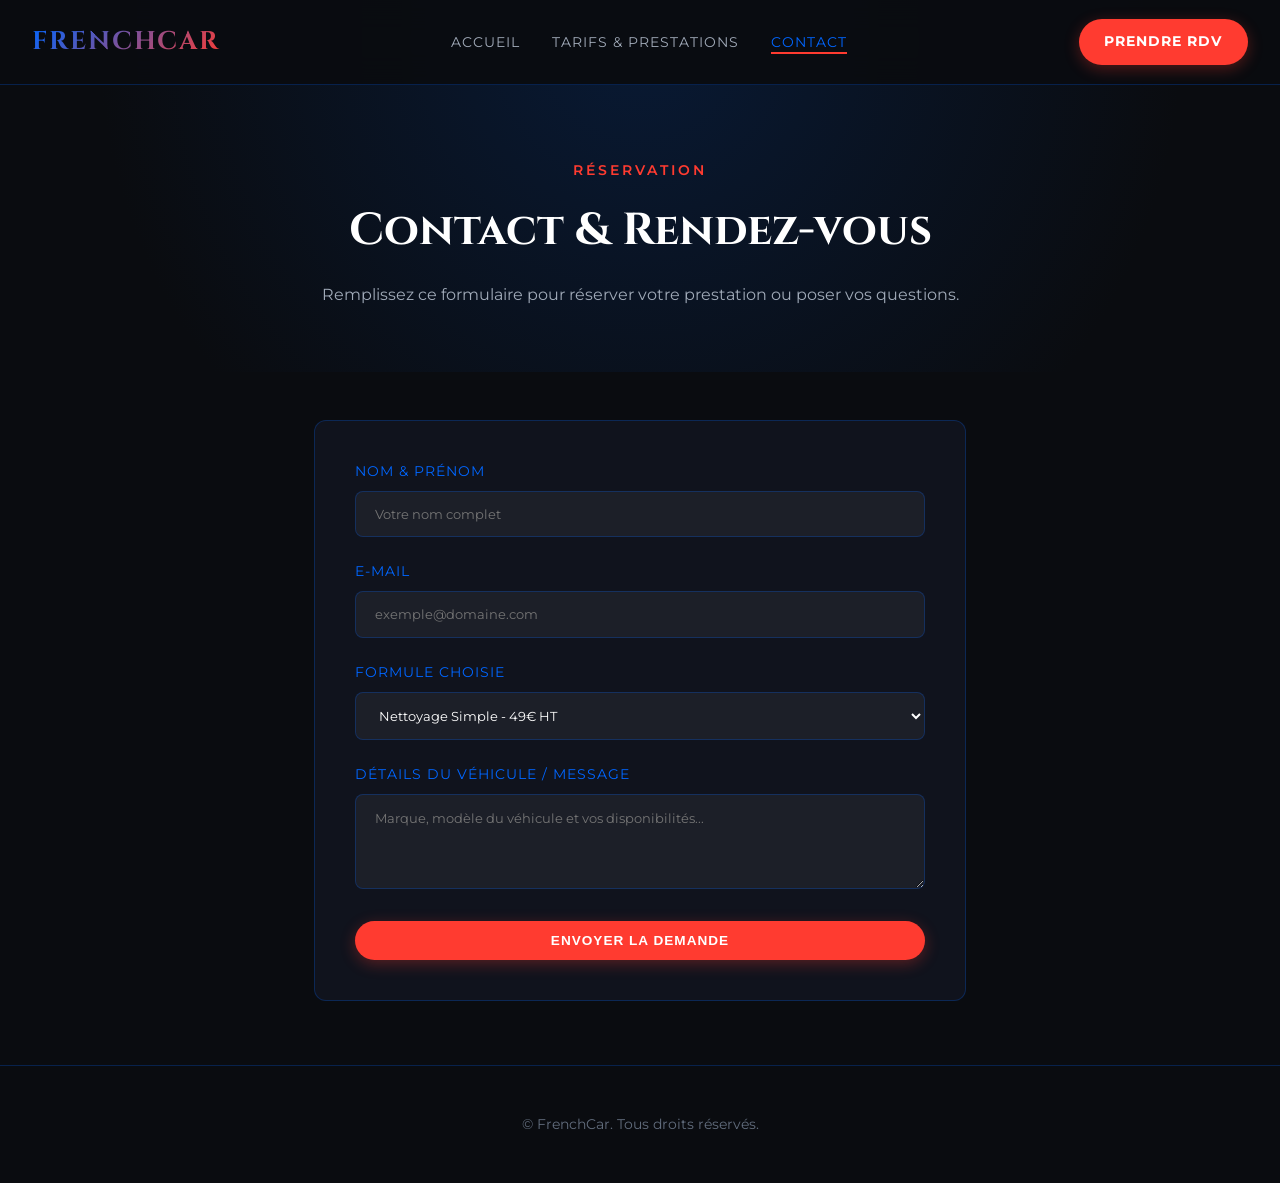
==== contact.html @ cff8b932 "contact.html" ====
<!DOCTYPE html>
<html lang="fr">
<head>
  <meta charset="UTF-8">
  <meta name="viewport" content="width=device-width, initial-scale=1.0">
  <title>Contact | FrenchCar</title>
  <link rel="preconnect" href="https://fonts.googleapis.com">
  <link rel="preconnect" href="https://fonts.gstatic.com" crossorigin>
  <link href="https://fonts.googleapis.com/css2?family=Cinzel:wght@600;700&family=Montserrat:wght@300;400;600;700&display=swap" rel="stylesheet">
  <link rel="stylesheet" href="css/style.css">
</head>
<body>

  <header class="header">
    <div class="nav-container">
      <a href="index.html" class="brand-logo">FrenchCar</a>
      <button class="mobile-toggle" id="menuToggle">☰</button>
      <ul class="nav-links" id="navMenu">
        <li><a href="index.html">Accueil</a></li>
        <li><a href="tarifs.html">Tarifs & Prestations</a></li>
        <li><a href="contact.html" class="active">Contact</a></li>
      </ul>
      <a href="contact.html" class="btn-red">Prendre RDV</a>
    </div>
  </header>

  <section class="page-hero">
    <p class="section-subtitle">Réservation</p>
    <h1 class="page-title">Contact & Rendez-vous</h1>
    <p class="page-intro">Remplissez ce formulaire pour réserver votre prestation ou poser vos questions.</p>
  </section>

  <main style="max-width: 700px; margin: 3rem auto; padding: 0 1.5rem;">
    <form style="background: var(--bg-card); border: 1px solid var(--border-subtle); border-radius: var(--radius); padding: 2.5rem;">
      
      <div class="form-group">
        <label for="nom">Nom & Prénom</label>
        <input type="text" id="nom" class="form-control" placeholder="Votre nom complet" required>
      </div>

      <div class="form-group">
        <label for="email">E-mail</label>
        <input type="email" id="email" class="form-control" placeholder="exemple@domaine.com" required>
      </div>

      <div class="form-group">
        <label for="formule">Formule choisie</label>
        <select id="formule" class="form-control">
          <option style="background: #111;" value="simple">Nettoyage Simple - 49€ HT</option>
          <option style="background: #111;" value="medium">Nettoyage Médium - 85€ HT</option>
          <option style="background: #111;" value="luxe">Nettoyage Luxe - 120€ HT</option>
          <option style="background: #111;" value="ceramique">Traitement Céramique - à partir de 60€ HT</option>
        </select>
      </div>

      <div class="form-group">
        <label for="message">Détails du véhicule / Message</label>
        <textarea id="message" rows="4" class="form-control" placeholder="Marque, modèle du véhicule et vos disponibilités..."></textarea>
      </div>

      <button type="submit" class="btn-red" style="width: 100%;">Envoyer la demande</button>
    </form>
  </main>

  <footer class="footer">
    <p>&copy; FrenchCar. Tous droits réservés.</p>
  </footer>

  <script src="js/main.js"></script>
</body>
</html>
---- css/style.css ----
:root {
  --bg-dark: #0A0C10;
  --bg-surface: #121620;
  --bg-card: rgba(18, 22, 32, 0.85);
  --bg-card-hover: rgba(26, 32, 46, 0.95);
  
  /* Couleurs FrenchCar : Bleu (#0066FF) et Rouge clair (#FF3B30) */
  --blue-primary: #0066FF;
  --blue-dark: #1E6091;
  --red-light: #FF3B30;
  --red-hover: #E03126;
  
  --gradient-brand: linear-gradient(135deg, #0066FF 0%, #FF3B30 100%);
  
  --text-primary: #FFFFFF;
  --text-secondary: #A0AAB8;
  --text-muted: #626D7D;
  
  --border-subtle: rgba(0, 102, 255, 0.25);
  --border-active: rgba(255, 59, 48, 0.7);
  
  --font-heading: 'Cinzel', serif;
  --font-body: 'Montserrat', sans-serif;
  
  --transition: all 0.35s ease;
  --radius: 12px;
}

*, *::before, *::after {
  box-sizing: border-box;
  margin: 0;
  padding: 0;
}

html {
  scroll-behavior: smooth;
}

body {
  background-color: var(--bg-dark);
  color: var(--text-primary);
  font-family: var(--font-body);
  line-height: 1.6;
}

h1, h2, h3, h4, .brand-logo {
  font-family: var(--font-heading);
}

a {
  color: inherit;
  text-decoration: none;
}

/* En-tête */
.header {
  position: fixed;
  top: 0;
  left: 0;
  width: 100%;
  z-index: 1000;
  background: rgba(10, 12, 16, 0.95);
  backdrop-filter: blur(15px);
  border-bottom: 1px solid var(--border-subtle);
  padding: 1.2rem 2rem;
}

.nav-container {
  max-width: 1250px;
  margin: 0 auto;
  display: flex;
  align-items: center;
  justify-content: space-between;
}

.brand-logo {
  font-size: 1.6rem;
  font-weight: 700;
  background: var(--gradient-brand);
  -webkit-background-clip: text;
  -webkit-text-fill-color: transparent;
  text-transform: uppercase;
  letter-spacing: 2px;
}

.nav-links {
  display: flex;
  gap: 2rem;
  list-style: none;
}

.nav-links a {
  font-size: 0.85rem;
  text-transform: uppercase;
  letter-spacing: 1px;
  color: var(--text-secondary);
  transition: var(--transition);
  position: relative;
  padding-bottom: 4px;
}

.nav-links a:hover, .nav-links a.active {
  color: var(--blue-primary);
}

.nav-links a.active::after {
  content: '';
  position: absolute;
  bottom: 0;
  left: 0;
  width: 100%;
  height: 2px;
  background: var(--red-light);
}

.btn-red {
  background: var(--red-light);
  color: #FFF;
  font-weight: 700;
  font-size: 0.85rem;
  text-transform: uppercase;
  letter-spacing: 1px;
  padding: 0.75rem 1.6rem;
  border-radius: 30px;
  border: none;
  cursor: pointer;
  box-shadow: 0 4px 15px rgba(255, 59, 48, 0.3);
  transition: var(--transition);
  display: inline-block;
  text-align: center;
}

.btn-red:hover {
  background: var(--red-hover);
  transform: translateY(-2px);
  box-shadow: 0 6px 20px rgba(255, 59, 48, 0.5);
}

.mobile-toggle {
  display: none;
  background: none;
  border: none;
  color: var(--blue-primary);
  font-size: 1.8rem;
  cursor: pointer;
}

/* Bannière */
.page-hero {
  padding: 10rem 1.5rem 4rem 1.5rem;
  text-align: center;
  background: radial-gradient(circle at 50% 10%, rgba(0, 102, 255, 0.15) 0%, rgba(10, 12, 16, 1) 75%);
}

.section-subtitle {
  color: var(--red-light);
  font-size: 0.85rem;
  text-transform: uppercase;
  letter-spacing: 3px;
  margin-bottom: 0.8rem;
  font-weight: 600;
}

.page-title {
  font-size: 2.8rem;
  margin-bottom: 1rem;
}

.page-intro {
  color: var(--text-secondary);
  max-width: 650px;
  margin: 0 auto;
}

/* Cartes Tarifs */
.pricing-grid {
  display: grid;
  grid-template-columns: repeat(auto-fit, minmax(280px, 1fr));
  gap: 2rem;
  max-width: 1250px;
  margin: 3rem auto;
  padding: 0 1.5rem;
}

.price-card {
  background: var(--bg-card);
  border: 1px solid var(--border-subtle);
  border-radius: var(--radius);
  padding: 2.5rem 2rem;
  display: flex;
  flex-direction: column;
  position: relative;
  transition: var(--transition);
}

.price-card:hover {
  background: var(--bg-card-hover);
  border-color: var(--border-active);
  transform: translateY(-5px);
}

.price-tag {
  font-size: 2.3rem;
  font-weight: 700;
  color: var(--blue-primary);
  margin: 1.5rem 0;
}

.price-tag span {
  font-size: 0.9rem;
  color: var(--text-muted);
}

.services-list {
  list-style: none;
  margin-bottom: 2rem;
  flex-grow: 1;
}

.services-list li {
  margin-bottom: 0.8rem;
  font-size: 0.9rem;
  display: flex;
  align-items: center;
  gap: 0.6rem;
}

.services-list li::before {
  content: "✦";
  color: var(--red-light);
}

/* Formulaire */
.form-group {
  margin-bottom: 1.5rem;
}

.form-group label {
  display: block;
  margin-bottom: 0.5rem;
  font-size: 0.85rem;
  color: var(--blue-primary);
  text-transform: uppercase;
  letter-spacing: 1px;
}

.form-control {
  width: 100%;
  padding: 0.9rem 1.2rem;
  background: rgba(255, 255, 255, 0.05);
  border: 1px solid var(--border-subtle);
  border-radius: 8px;
  color: #FFF;
  font-family: inherit;
  outline: none;
  transition: var(--transition);
}

.form-control:focus {
  border-color: var(--red-light);
  background: rgba(255, 255, 255, 0.08);
}

/* Pied de page */
.footer {
  border-top: 1px solid var(--border-subtle);
  padding: 3rem 1.5rem;
  text-align: center;
  color: var(--text-muted);
  font-size: 0.85rem;
  margin-top: 4rem;
}

/* Responsive */
@media (max-width: 900px) {
  .nav-links {
    display: none;
    position: absolute;
    top: 100%;
    left: 0;
    width: 100%;
    background: rgba(10, 12, 16, 0.98);
    flex-direction: column;
    padding: 2rem;
    gap: 1.5rem;
    text-align: center;
    border-bottom: 1px solid var(--border-subtle);
  }

  .nav-links.active {
    display: flex;
  }

  .mobile-toggle {
    display: block;
  }
}
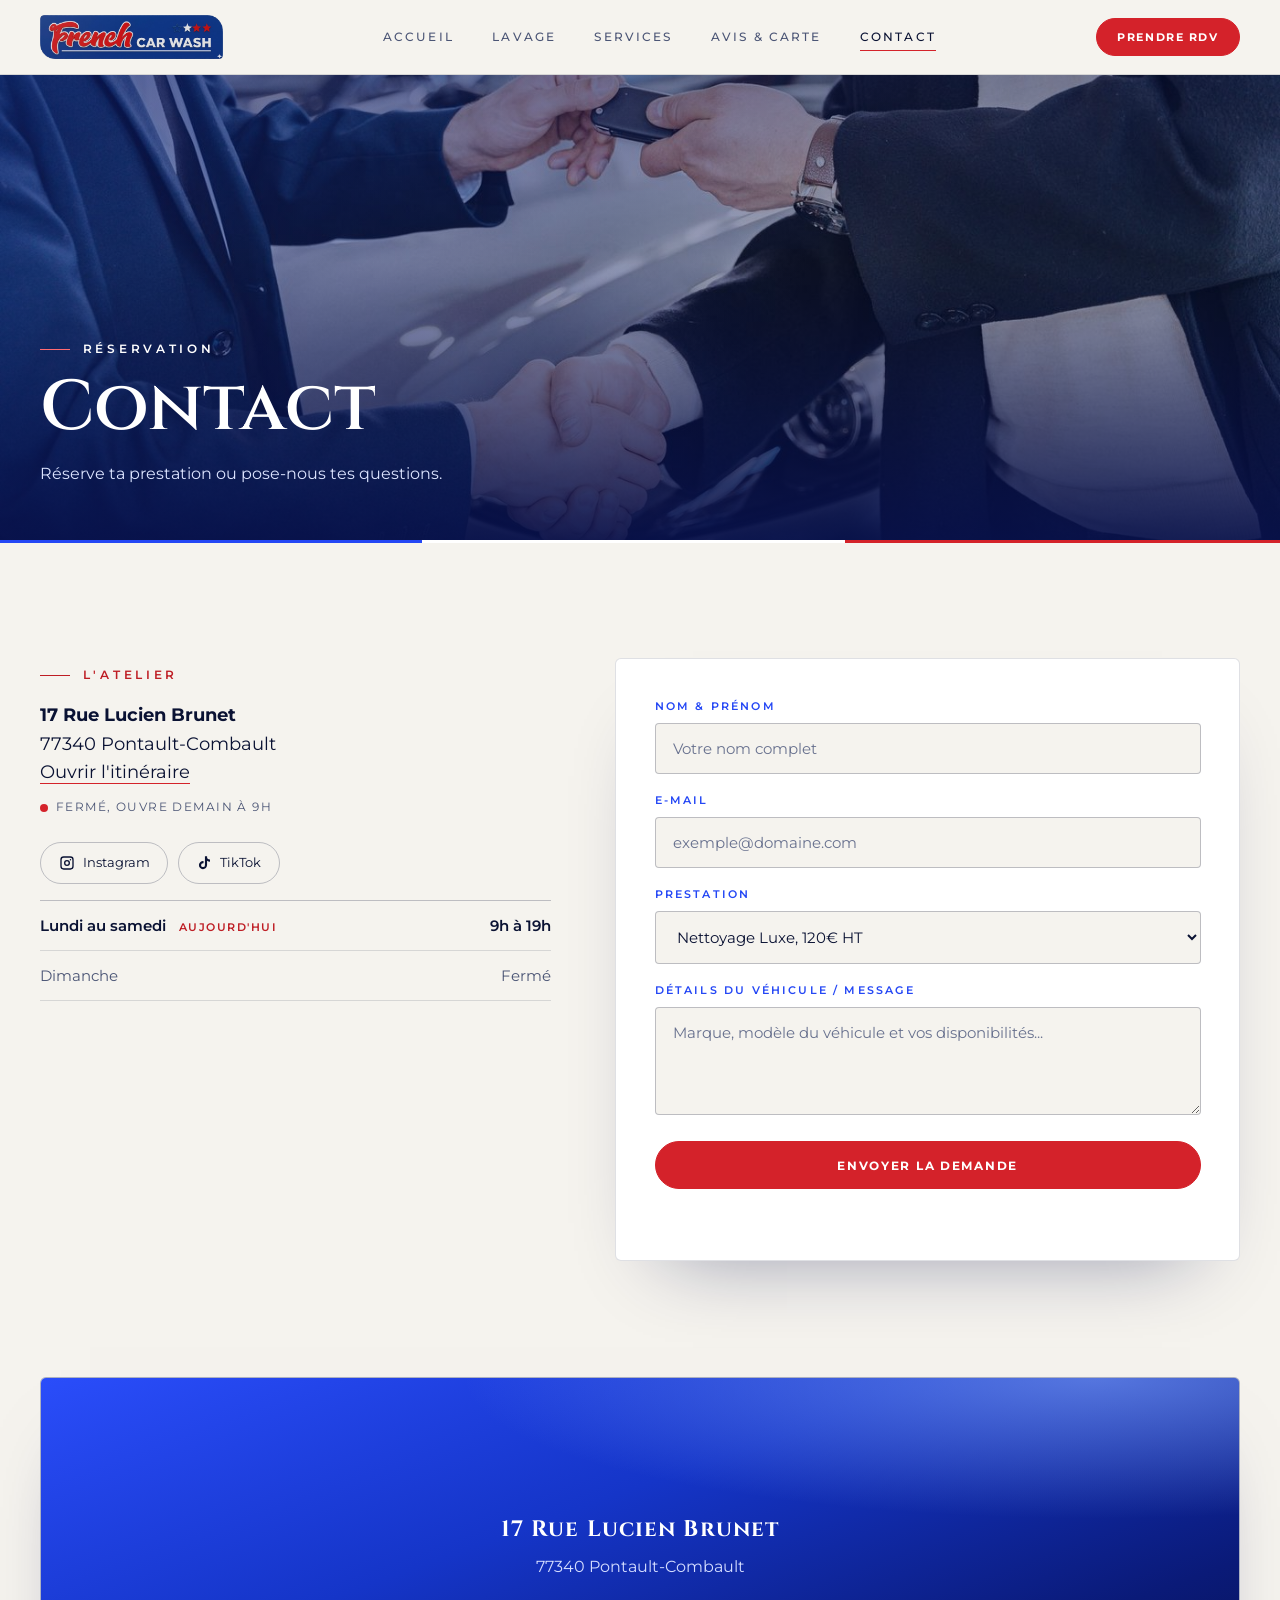
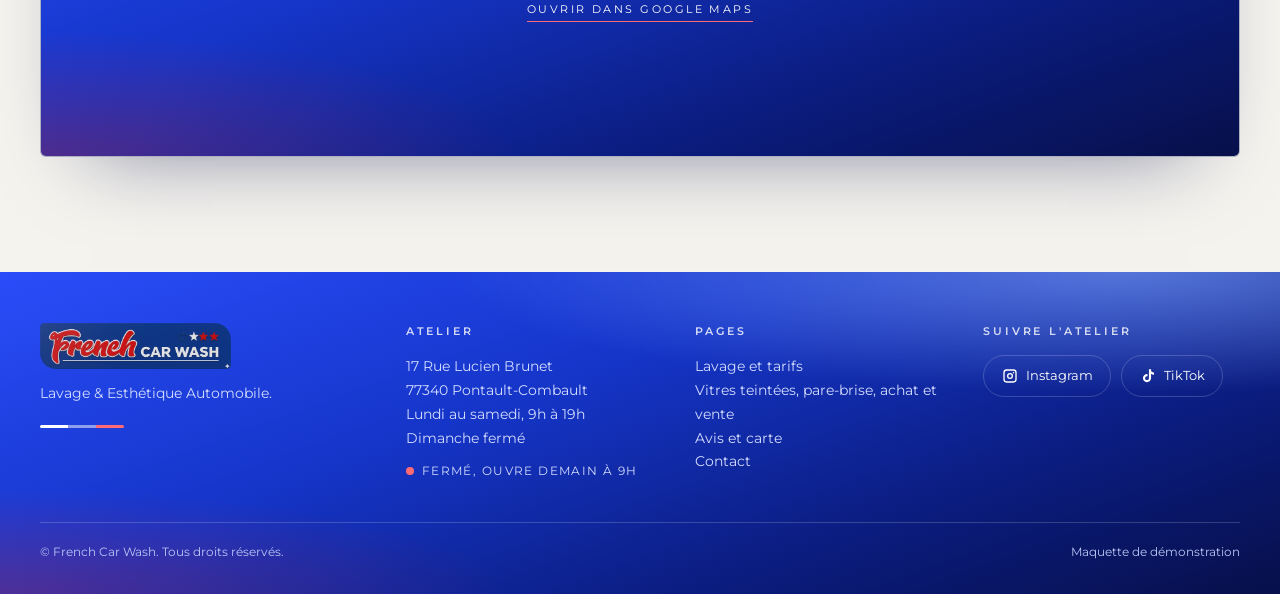
==== commit 0c3ada7f: "Nouveau site French Car Wash (5 pages) Accueil, lavage et tarifs, services, avis et carte, contact. " ====
--- a/contact.html
+++ b/contact.html
@@ -1,71 +1,98 @@
-<!DOCTYPE html>
+<!doctype html>
 <html lang="fr">
 <head>
-  <meta charset="UTF-8">
-  <meta name="viewport" content="width=device-width, initial-scale=1.0">
-  <title>Contact | FrenchCar</title>
-  <link rel="preconnect" href="https://fonts.googleapis.com">
-  <link rel="preconnect" href="https://fonts.gstatic.com" crossorigin>
-  <link href="https://fonts.googleapis.com/css2?family=Cinzel:wght@600;700&family=Montserrat:wght@300;400;600;700&display=swap" rel="stylesheet">
-  <link rel="stylesheet" href="css/style.css">
+<meta charset="utf-8">
+<meta name="viewport" content="width=device-width, initial-scale=1, viewport-fit=cover">
+<title>Contact | French Car Wash</title>
+<meta name="description" content="Prendre rendez-vous chez French Car Wash, 17 Rue Lucien Brunet à Pontault-Combault.">
+<link rel="preconnect" href="https://fonts.googleapis.com">
+<link rel="preconnect" href="https://fonts.gstatic.com" crossorigin>
+<link href="https://fonts.googleapis.com/css2?family=Cinzel:wght@600;700;900&family=Montserrat:wght@300;400;500;600;700&display=swap" rel="stylesheet">
+<link rel="stylesheet" href="css/style.css">
+<script>(function(){try{if('scrollRestoration' in history)history.scrollRestoration='manual'}catch(e){}try{var d=document.documentElement;if(!matchMedia('(prefers-reduced-motion: reduce)').matches){if(sessionStorage.getItem('fc-nav')){d.classList.add('pt','arr');sessionStorage.removeItem('fc-nav')}else if(!sessionStorage.getItem('fc-seen')){d.classList.add('pt')}sessionStorage.setItem('fc-seen','1')}}catch(e){}})();</script>
 </head>
 <body>
+<div class="curtain" id="curtain" aria-hidden="true"><div class="c-logo"><img src="img/logo.png" alt="" width="620" height="149"><span class="c-shine"></span></div><div class="c-bar"><i></i></div></div>
+<header class="header">
+  <div class="wrap nav">
+    <a class="brand" href="index.html" aria-label="French Car Wash, accueil"><img src="img/logo.png" alt="French Car Wash" width="170" height="41"></a>
+    <ul class="links" id="menu"><li><a href="index.html">Accueil</a></li><li><a href="lavage.html">Lavage</a></li><li><a href="services.html">Services</a></li><li><a href="avis.html">Avis &amp; carte</a></li><li><a href="contact.html" aria-current="page">Contact</a></li></ul>
+    <a class="btn sm" href="contact.html">Prendre RDV</a>
+    <button class="burger" type="button" aria-label="Menu" aria-expanded="false" aria-controls="menu"><i></i></button>
+  </div>
+</header>
+<main>
+<section class="phero grain">
+  <div class="ph"><img src="img/poignee.jpg" alt="" style="object-position:40% 50%" decoding="async"></div>
+  <div class="wrap"><span class="eyebrow">Réservation</span><h1>Contact</h1><p class="lead">Réserve ta prestation ou pose-nous tes questions.</p></div>
+</section>
 
-  <header class="header">
-    <div class="nav-container">
-      <a href="index.html" class="brand-logo">FrenchCar</a>
-      <button class="mobile-toggle" id="menuToggle">☰</button>
-      <ul class="nav-links" id="navMenu">
-        <li><a href="index.html">Accueil</a></li>
-        <li><a href="tarifs.html">Tarifs & Prestations</a></li>
-        <li><a href="contact.html" class="active">Contact</a></li>
+<section class="block">
+  <div class="wrap contact">
+    <div>
+      <span class="eyebrow">L'atelier</span>
+      <p class="addr"><strong>17 Rue Lucien Brunet</strong><br>77340 Pontault-Combault<br><a href="https://www.google.com/maps/search/?api=1&amp;query=17+Rue+Lucien+Brunet+77340+Pontault-Combault" target="_blank" rel="noopener">Ouvrir l'itinéraire</a></p>
+      <div class="status"><i></i><span></span></div>
+      <div style="margin-top:1.4rem"><div class="soc"><a class="pill" href="https://www.instagram.com/frenchcarwash77/" target="_blank" rel="noopener"><svg viewBox="0 0 24 24" aria-hidden="true"><path d="M7 2h10a5 5 0 0 1 5 5v10a5 5 0 0 1-5 5H7a5 5 0 0 1-5-5V7a5 5 0 0 1 5-5zm0 2a3 3 0 0 0-3 3v10a3 3 0 0 0 3 3h10a3 3 0 0 0 3-3V7a3 3 0 0 0-3-3H7zm5 3.5A4.5 4.5 0 1 1 7.5 12 4.5 4.5 0 0 1 12 7.5zm0 2A2.5 2.5 0 1 0 14.5 12 2.5 2.5 0 0 0 12 9.5zM17.2 6a1.1 1.1 0 1 1-1.1 1.1A1.1 1.1 0 0 1 17.2 6z"/></svg>Instagram</a><a class="pill" href="https://www.tiktok.com/@frenchcarwash" target="_blank" rel="noopener"><svg viewBox="0 0 24 24" aria-hidden="true"><path d="M16.6 2h-3.2v13.2a2.9 2.9 0 1 1-2.9-2.9c.3 0 .6 0 .8.1V9.1a6.1 6.1 0 1 0 5.3 6V8.6a7.6 7.6 0 0 0 4.4 1.4V6.8A4.4 4.4 0 0 1 16.6 2z"/></svg>TikTok</a></div></div>
+      <ul class="hours">
+        <li data-d="lundi,mardi,mercredi,jeudi,vendredi,samedi"><span>Lundi au samedi</span><span>9h à 19h</span></li>
+        <li data-d="dimanche"><span>Dimanche</span><span>Fermé</span></li>
       </ul>
-      <a href="contact.html" class="btn-red">Prendre RDV</a>
     </div>
-  </header>
-
-  <section class="page-hero">
-    <p class="section-subtitle">Réservation</p>
-    <h1 class="page-title">Contact & Rendez-vous</h1>
-    <p class="page-intro">Remplissez ce formulaire pour réserver votre prestation ou poser vos questions.</p>
-  </section>
-
-  <main style="max-width: 700px; margin: 3rem auto; padding: 0 1.5rem;">
-    <form style="background: var(--bg-card); border: 1px solid var(--border-subtle); border-radius: var(--radius); padding: 2.5rem;">
-      
-      <div class="form-group">
-        <label for="nom">Nom & Prénom</label>
-        <input type="text" id="nom" class="form-control" placeholder="Votre nom complet" required>
+    <form id="form" novalidate>
+      <div><label for="nom">Nom &amp; prénom</label><input class="fld" id="nom" placeholder="Votre nom complet" autocomplete="name"></div>
+      <div><label for="email">E-mail</label><input class="fld" id="email" type="email" placeholder="exemple@domaine.com" autocomplete="email"></div>
+      <div><label for="formule">Prestation</label>
+        <select class="fld" id="formule">
+          <option value="simple">Nettoyage Simple, 49€ HT</option>
+          <option value="medium">Nettoyage Médium, 85€ HT</option>
+          <option value="luxe" selected>Nettoyage Luxe, 120€ HT</option>
+          <option value="ceramique">Traitement Céramique, à partir de 60€ HT</option>
+          <option value="vitres">Vitres teintées</option>
+          <option value="parebrise">Pare-brise</option>
+          <option value="vente">Achat ou vente de voiture</option>
+        </select></div>
+      <div><label for="msg">Détails du véhicule / message</label><textarea class="fld" id="msg" rows="4" placeholder="Marque, modèle du véhicule et vos disponibilités..."></textarea></div>
+      <button class="btn" type="submit">Envoyer la demande</button>
+      <p class="note" id="note" role="status"></p>
+    </form>
+  </div>
+</section>
+<section class="block" style="padding-top:0">
+  <div class="wrap"><div class="map mv" style="min-height:380px"><a class="mapfb" href="https://www.google.com/maps/search/?api=1&amp;query=French+Car+Wash+17+Rue+Lucien+Brunet+77340+Pontault-Combault" target="_blank" rel="noopener"><b>17 Rue Lucien Brunet</b><span>77340 Pontault-Combault</span><em>Ouvrir dans Google Maps</em></a></div></div>
+</section>
+</main>
+<footer>
+  <div class="wrap">
+    <div class="foot">
+      <div>
+        <a class="brand" href="index.html" aria-label="French Car Wash"><img src="img/logo.png" alt="French Car Wash" width="170" height="41"></a>
+        <p style="margin-top:.8rem;max-width:30ch">Lavage &amp; Esthétique Automobile.</p>
+        <div class="tri" aria-hidden="true"><i></i><i></i><i></i></div>
       </div>
-
-      <div class="form-group">
-        <label for="email">E-mail</label>
-        <input type="email" id="email" class="form-control" placeholder="exemple@domaine.com" required>
+      <div>
+        <h4>Atelier</h4>
+        <p>17 Rue Lucien Brunet<br>77340 Pontault-Combault</p>
+        <p>Lundi au samedi, 9h à 19h<br>Dimanche fermé</p>
+        <div class="status"><i></i><span></span></div>
       </div>
-
-      <div class="form-group">
-        <label for="formule">Formule choisie</label>
-        <select id="formule" class="form-control">
-          <option style="background: #111;" value="simple">Nettoyage Simple - 49€ HT</option>
-          <option style="background: #111;" value="medium">Nettoyage Médium - 85€ HT</option>
-          <option style="background: #111;" value="luxe">Nettoyage Luxe - 120€ HT</option>
-          <option style="background: #111;" value="ceramique">Traitement Céramique - à partir de 60€ HT</option>
-        </select>
+      <div>
+        <h4>Pages</h4>
+        <ul>
+          <li><a href="lavage.html">Lavage et tarifs</a></li>
+          <li><a href="services.html">Vitres teintées, pare-brise, achat et vente</a></li>
+          <li><a href="avis.html">Avis et carte</a></li>
+          <li><a href="contact.html">Contact</a></li>
+        </ul>
       </div>
-
-      <div class="form-group">
-        <label for="message">Détails du véhicule / Message</label>
-        <textarea id="message" rows="4" class="form-control" placeholder="Marque, modèle du véhicule et vos disponibilités..."></textarea>
+      <div>
+        <h4>Suivre l'atelier</h4>
+        <div class="soc"><a class="pill" href="https://www.instagram.com/frenchcarwash77/" target="_blank" rel="noopener"><svg viewBox="0 0 24 24" aria-hidden="true"><path d="M7 2h10a5 5 0 0 1 5 5v10a5 5 0 0 1-5 5H7a5 5 0 0 1-5-5V7a5 5 0 0 1 5-5zm0 2a3 3 0 0 0-3 3v10a3 3 0 0 0 3 3h10a3 3 0 0 0 3-3V7a3 3 0 0 0-3-3H7zm5 3.5A4.5 4.5 0 1 1 7.5 12 4.5 4.5 0 0 1 12 7.5zm0 2A2.5 2.5 0 1 0 14.5 12 2.5 2.5 0 0 0 12 9.5zM17.2 6a1.1 1.1 0 1 1-1.1 1.1A1.1 1.1 0 0 1 17.2 6z"/></svg>Instagram</a><a class="pill" href="https://www.tiktok.com/@frenchcarwash" target="_blank" rel="noopener"><svg viewBox="0 0 24 24" aria-hidden="true"><path d="M16.6 2h-3.2v13.2a2.9 2.9 0 1 1-2.9-2.9c.3 0 .6 0 .8.1V9.1a6.1 6.1 0 1 0 5.3 6V8.6a7.6 7.6 0 0 0 4.4 1.4V6.8A4.4 4.4 0 0 1 16.6 2z"/></svg>TikTok</a></div>
       </div>
-
-      <button type="submit" class="btn-red" style="width: 100%;">Envoyer la demande</button>
-    </form>
-  </main>
-
-  <footer class="footer">
-    <p>&copy; FrenchCar. Tous droits réservés.</p>
-  </footer>
-
-  <script src="js/main.js"></script>
+    </div>
+    <div class="legal"><span>&copy; French Car Wash. Tous droits réservés.</span><span>Maquette de démonstration</span></div>
+  </div>
+</footer>
+<script src="js/main.js"></script>
 </body>
 </html>
--- a/css/style.css
+++ b/css/style.css
@@ -1,297 +1,371 @@
-:root {
-  --bg-dark: #0A0C10;
-  --bg-surface: #121620;
-  --bg-card: rgba(18, 22, 32, 0.85);
-  --bg-card-hover: rgba(26, 32, 46, 0.95);
-  
-  /* Couleurs FrenchCar : Bleu (#0066FF) et Rouge clair (#FF3B30) */
-  --blue-primary: #0066FF;
-  --blue-dark: #1E6091;
-  --red-light: #FF3B30;
-  --red-hover: #E03126;
-  
-  --gradient-brand: linear-gradient(135deg, #0066FF 0%, #FF3B30 100%);
-  
-  --text-primary: #FFFFFF;
-  --text-secondary: #A0AAB8;
-  --text-muted: #626D7D;
-  
-  --border-subtle: rgba(0, 102, 255, 0.25);
-  --border-active: rgba(255, 59, 48, 0.7);
-  
-  --font-heading: 'Cinzel', serif;
-  --font-body: 'Montserrat', sans-serif;
-  
-  --transition: all 0.35s ease;
-  --radius: 12px;
+/* French Car Wash. Direction : galerie claire, ivoire et blanc, bleu cobalt lumineux, rouge en accent. */
+:root{
+  --ivory:#F5F3EE; --paper:#FFFFFF;
+  --ink:#0A1233; --ink-2:#4B5575; --ink-3:#69728F;
+  --navy:#07104A; --navy-2:#0B1B6B;
+  --cobalt:#2447F5; --cobalt-hi:#6F93FF; --sky:#B9CBFF;
+  --red:#D4222A; --red-hover:#B91B22; --red-ink:#BE1D24; --red-lite:#FF6B72;
+  --line:rgba(10,18,51,.13); --line-2:rgba(10,18,51,.24);
+  --wline:rgba(255,255,255,.18);
+  --blue-grad:radial-gradient(85% 60% at 88% 0%,rgba(140,176,255,.55),transparent 62%),radial-gradient(60% 50% at 0% 100%,rgba(212,34,42,.30),transparent 66%),linear-gradient(160deg,#2A4DFA 0%,#1535C8 40%,#0A1A78 76%,#07104A 100%);
+  --font-display:'Cinzel','Times New Roman',serif;
+  --font-body:'Montserrat',system-ui,sans-serif;
+  --gl:max(20px,env(safe-area-inset-left,0px)); --gr:max(20px,env(safe-area-inset-right,0px));
+  --hh:72px; --r:6px;
+  --ease:cubic-bezier(.2,.7,.2,1); --ease-io:cubic-bezier(.77,0,.18,1);
+  color-scheme:light;
 }
-
-*, *::before, *::after {
-  box-sizing: border-box;
-  margin: 0;
-  padding: 0;
+*,*::before,*::after{box-sizing:border-box;margin:0;padding:0}
+html{scroll-behavior:smooth}
+body{background:var(--ivory);color:var(--ink);font-family:var(--font-body);line-height:1.65;overflow-x:clip;-webkit-font-smoothing:antialiased}
+img{display:block;max-width:100%}
+a{color:inherit;text-decoration:none}
+h1,h2,h3{font-family:var(--font-display);color:var(--ink)}
+::selection{background:var(--cobalt);color:#fff}
+:focus-visible{outline:2px solid var(--cobalt);outline-offset:3px;border-radius:4px}
+.wrap{max-width:1240px;margin:0 auto;padding-left:var(--gl);padding-right:var(--gr)}
+.eyebrow{display:inline-flex;align-items:center;gap:.8rem;color:var(--red-ink);font-size:.72rem;font-weight:600;letter-spacing:.32em;text-transform:uppercase}
+.eyebrow::before{content:"";width:30px;height:1px;background:currentColor}
+.h2{font-size:clamp(1.9rem,4.2vw,3.1rem);line-height:1.1;font-weight:600;margin:.8rem 0 1rem;text-wrap:balance}
+.lead{color:var(--ink-2);max-width:56ch}
+em.grad{font-style:normal;color:var(--cobalt)}
+
+/* en-tete */
+body::before{content:"";position:fixed;inset:0 0 auto;height:env(safe-area-inset-top,0px);z-index:90;background:var(--ivory)}
+.header{position:sticky;top:env(safe-area-inset-top,0px);z-index:80;background:var(--ivory);border-bottom:1px solid var(--line)}
+.nav{display:flex;align-items:center;justify-content:space-between;gap:1.2rem;height:var(--hh)}
+.brand{display:block;line-height:0}
+.brand img{height:44px;width:auto;display:block}
+.links{display:flex;gap:2.4rem;list-style:none}
+.links a{position:relative;font-size:.74rem;font-weight:500;letter-spacing:.18em;text-transform:uppercase;color:var(--ink-2);padding:.4rem 0;transition:color .25s}
+.links a::after{content:"";position:absolute;left:0;right:0;bottom:0;height:1px;background:var(--red);transform:scaleX(0);transform-origin:left;transition:transform .4s var(--ease)}
+.links a:hover,.links a[aria-current="page"]{color:var(--ink)}
+.links a:hover::after,.links a[aria-current="page"]::after{transform:scaleX(1)}
+.burger{display:none;width:44px;height:44px;background:none;border:1px solid var(--line-2);border-radius:50%;cursor:pointer;position:relative}
+.burger i,.burger i::before{position:absolute;left:13px;right:13px;height:1.5px;background:var(--ink);transition:transform .3s}
+.burger i{top:21px}.burger i::before{content:"";left:0;right:0;top:-6px;box-shadow:0 12px 0 var(--ink)}
+.header.open .burger i{transform:rotate(45deg)}
+.header.open .burger i::before{transform:translateY(6px) rotate(90deg);box-shadow:none}
+
+.btn{display:inline-flex;align-items:center;justify-content:center;gap:.6rem;background:var(--red);color:#fff;font:700 .76rem var(--font-body);letter-spacing:.14em;text-transform:uppercase;padding:.95rem 1.9rem;border-radius:999px;border:1px solid var(--red);cursor:pointer;transition:transform .3s var(--ease),background .3s,box-shadow .3s,border-color .3s,color .3s}
+.btn:hover{background:var(--red-hover);border-color:var(--red-hover);box-shadow:0 14px 30px -10px rgba(212,34,42,.55)}
+.btn.ghost{background:transparent;color:var(--ink);border-color:var(--line-2)}
+.btn.ghost:hover{background:var(--ink);border-color:var(--ink);color:#fff;box-shadow:none}
+.btn.sm{padding:.7rem 1.3rem;font-size:.68rem}
+.dark .btn.ghost,.band .btn.ghost,.phero .btn.ghost,.panelblue .btn.ghost{color:#fff;border-color:rgba(255,255,255,.5)}
+.dark .btn.ghost:hover,.band .btn.ghost:hover,.phero .btn.ghost:hover{background:#fff;border-color:#fff;color:var(--navy)}
+
+/* photos */
+.ph{position:relative;overflow:hidden;background:#0b1236}
+.ph img{width:100%;height:100%;object-fit:cover;filter:saturate(.92) contrast(1.05) brightness(.94);transition:transform 1.4s var(--ease)}
+.ph::after{content:"";position:absolute;inset:0;pointer-events:none;background:linear-gradient(180deg,rgba(7,16,74,0) 35%,rgba(7,16,74,.72) 100%),linear-gradient(135deg,rgba(36,71,245,.16),transparent 50%,rgba(212,34,42,.1))}
+
+/* hero */
+.lhero{position:relative;overflow:hidden;background:var(--ivory);min-height:calc(100vh - var(--hh));min-height:calc(100svh - var(--hh));display:flex;align-items:center}
+.lhero::before{content:"";position:absolute;top:0;right:0;bottom:0;width:42%;background:var(--blue-grad)}
+.lhero::after{content:"";position:absolute;right:0;bottom:0;width:42%;height:3px;background:linear-gradient(90deg,var(--red),#fff 60%,var(--cobalt-hi))}
+.lgrid{position:relative;z-index:1;display:grid;grid-template-columns:1fr 1.08fr;gap:clamp(2rem,5vw,5rem);align-items:center;padding-block:clamp(2.5rem,6vh,4.5rem);width:100%}
+.lhero h1{font-size:clamp(2.4rem,4.9vw,4.3rem);line-height:1.06;font-weight:600;text-wrap:balance;margin:1.2rem 0 0}
+.lhero h1 em{font-style:normal;display:block;color:var(--cobalt)}
+.lhero .lead{margin-top:1.5rem;font-size:1.02rem}
+.rule3{display:flex;height:2px;width:72px;margin:1.8rem 0 0}
+.rule3 i{flex:1}.rule3 i:nth-child(1){background:var(--cobalt)}.rule3 i:nth-child(2){background:#fff;box-shadow:inset 0 0 0 1px var(--line)}.rule3 i:nth-child(3){background:var(--red)}
+.lhero .cta{display:flex;gap:.8rem;flex-wrap:wrap;margin-top:2rem}
+.lmeta{display:flex;gap:1.6rem;flex-wrap:wrap;align-items:center;margin-top:2.2rem;padding-top:1.2rem;border-top:1px solid var(--line);color:var(--ink-2);font-size:.82rem;letter-spacing:.04em}
+.lmeta b{color:var(--ink);font-weight:600}
+.lmeta .status{margin:0}
+
+.plate{position:relative;isolation:isolate;margin:0 0 0 -4%;width:104%;max-width:700px;justify-self:end}
+.plate .mat{position:relative;padding:12px;background:#fff;box-shadow:0 50px 90px -30px rgba(7,16,74,.65),0 0 0 1px rgba(10,18,51,.06)}
+.plate .mat::before{content:"";position:absolute;top:18px;left:18px;right:-18px;bottom:-18px;border:1px solid rgba(255,255,255,.7);pointer-events:none;z-index:-1}
+.plate .mat .imgwrap{overflow:hidden}
+.plate .mat img{width:100%;height:auto;aspect-ratio:368/208;object-fit:cover;filter:saturate(1.02) contrast(1.03)}
+.plate figcaption{display:flex;justify-content:flex-end;margin-top:2.4rem;font-size:.64rem;letter-spacing:.26em;text-transform:uppercase;color:rgba(255,255,255,.85)}
+.badge-rot{position:absolute;z-index:3;top:-46px;left:-30px;width:112px;height:112px;border-radius:50%;background:var(--ivory);box-shadow:0 18px 40px -12px rgba(7,16,74,.55);display:grid;place-items:center;color:var(--ink)}
+.badge-rot svg{position:absolute;inset:0;width:100%;height:100%;animation:spin 22s linear infinite}
+.badge-rot text{font:600 8.4px var(--font-body);letter-spacing:.14em;fill:var(--ink)}
+.badge-rot b{font-size:1.15rem;color:var(--red);line-height:1}
+@keyframes spin{to{transform:rotate(360deg)}}
+
+/* bandeau defilant */
+.marq{background:var(--navy);color:#fff;overflow:hidden;white-space:nowrap;border-block:1px solid var(--navy-2)}
+.marq-track{display:inline-flex;padding:1.05rem 0;animation:marq 42s linear infinite;font-family:var(--font-display);font-size:.9rem;letter-spacing:.24em;text-transform:uppercase}
+.marq-track span{padding:0 1.6rem}
+.marq-track span::after{content:"✦";margin-left:3.2rem;color:var(--red-lite);font-size:.7rem}
+@keyframes marq{to{transform:translateX(-50%)}}
+
+section.block{padding-block:clamp(4rem,9vw,7.5rem)}
+.dark{background:var(--blue-grad);color:#fff}
+.dark h2,.dark h3{color:#fff}
+.dark .lead{color:#D3DCFF}
+.dark .eyebrow,.band .eyebrow,.phero .eyebrow{color:#fff}
+.dark .eyebrow::before,.band .eyebrow::before,.phero .eyebrow::before{background:var(--red-lite)}
+.sec-head{display:flex;justify-content:space-between;align-items:flex-end;gap:2rem;flex-wrap:wrap;margin-bottom:clamp(1.8rem,4vw,3rem)}
+
+/* atelier */
+.atelier{display:grid;grid-template-columns:1fr 1fr;gap:clamp(2rem,6vw,6rem);align-items:center}
+.stats{display:grid;grid-template-columns:1fr;border-top:1px solid var(--line-2)}
+.stats div{display:flex;justify-content:space-between;align-items:baseline;gap:1rem;padding:1.4rem 0;border-bottom:1px solid var(--line)}
+.stats b{font-family:var(--font-display);font-size:1.6rem;font-weight:600;letter-spacing:.03em}
+.stats span{font-size:.82rem;color:var(--ink-3);letter-spacing:.06em;text-align:right}
+
+/* formules, apercu (sur bleu) */
+.fstrip{display:grid;grid-template-columns:repeat(3,minmax(0,1fr));border:1px solid var(--wline)}
+.fstrip a{display:flex;flex-direction:column;gap:.5rem;padding:2.2rem 1.9rem;border-right:1px solid var(--wline);transition:background .35s}
+.fstrip a:last-child{border-right:0}
+.fstrip a:hover{background:rgba(255,255,255,.08)}
+.fstrip b{font-family:var(--font-display);font-size:1.15rem;letter-spacing:.07em;font-weight:600;color:#fff}
+.fstrip p{color:#D3DCFF;font-size:.9rem}
+.fstrip .more{margin-top:auto;padding-top:.8rem;font-size:.66rem;letter-spacing:.22em;text-transform:uppercase;color:#fff;font-weight:600}
+.fstrip .more::after{content:" →";color:var(--red-lite)}
+.gp{font-family:var(--font-display);font-size:2.4rem;font-weight:700;line-height:1.1}
+.gp small{font:500 .68rem var(--font-body);letter-spacing:.14em;opacity:.7}
+
+/* metiers */
+.svc{display:grid;grid-template-columns:repeat(4,minmax(0,1fr));gap:1rem}
+.svc a{position:relative;display:block;aspect-ratio:3/4.3;border-radius:var(--r);overflow:hidden}
+.svc a .ph{position:absolute;inset:0}
+.svc a:hover .ph img{transform:scale(1.07)}
+.svc .cap{position:absolute;left:0;right:0;bottom:0;z-index:3;padding:1.5rem 1.3rem;color:#fff}
+.svc .cap h3{font-size:1.25rem;font-weight:600;letter-spacing:.05em;color:#fff}
+.svc .cap p{font-size:.84rem;color:#DCE4FF;margin-top:.3rem}
+.svc .cap span{display:inline-block;margin-top:.9rem;font-size:.66rem;letter-spacing:.22em;text-transform:uppercase;color:#fff;font-weight:600;border-bottom:1px solid var(--red-lite);padding-bottom:3px}
+
+/* bandeau photo */
+.band{position:relative;min-height:clamp(420px,62vh,640px);display:grid;align-items:center;overflow:hidden}
+.band .ph{position:absolute;inset:0}
+.band .ph::after{background:linear-gradient(90deg,rgba(7,16,74,.95) 0%,rgba(7,16,74,.62) 52%,rgba(7,16,74,.12) 100%)}
+.band .wrap{position:relative;z-index:3;width:100%}
+.band .bin{max-width:540px}
+.band h2,.band .lead{color:#fff}
+.band .lead{color:#DCE4FF}
+
+/* infos */
+.info{display:grid;grid-template-columns:repeat(3,minmax(0,1fr));border:1px solid var(--line-2);border-radius:var(--r);overflow:hidden;background:var(--paper)}
+.info>div{padding:1.9rem 1.7rem;border-right:1px solid var(--line)}
+.info>div:last-child{border-right:0}
+.info h3{font-family:var(--font-body);font-size:.68rem;font-weight:600;letter-spacing:.26em;text-transform:uppercase;color:var(--red-ink);margin-bottom:.7rem}
+.info p{color:var(--ink-2);font-size:.95rem}
+.info strong{color:var(--ink);font-weight:600}
+.status{display:inline-flex;align-items:center;gap:.5rem;margin-top:.7rem;font-size:.74rem;letter-spacing:.12em;text-transform:uppercase;color:var(--ink-2)}
+.status i{width:8px;height:8px;border-radius:50%;background:var(--ink-3)}
+.status.ok i{background:#16A34A;box-shadow:0 0 0 4px rgba(22,163,74,.18)}
+.status.ko i{background:var(--red)}
+
+/* pages interieures */
+.phero{position:relative;min-height:clamp(340px,52vh,520px);display:flex;align-items:flex-end;overflow:hidden;color:#fff}
+.phero .ph{position:absolute;inset:0}
+.phero .ph::after{background:linear-gradient(180deg,rgba(7,16,74,.5) 0%,rgba(7,16,74,.35) 40%,rgba(7,16,74,.94) 100%),linear-gradient(120deg,rgba(36,71,245,.3),transparent 60%)}
+.phero .wrap{position:relative;z-index:3;padding-block:5rem clamp(2rem,5vw,3.5rem);width:100%}
+.phero h1{font-size:clamp(1.8rem,6vw,4.4rem);font-weight:600;line-height:1.04;margin-top:.8rem;color:#fff}
+.phero .lead{margin-top:1rem;color:#DCE4FF;max-width:52ch}
+.phero h1{min-height:1.04em}
+.phero::after{content:"";position:absolute;left:0;right:0;bottom:0;height:3px;z-index:4;background:linear-gradient(90deg,var(--cobalt) 0 33%,#fff 33% 66%,var(--red) 66%)}
+
+/* tarifs */
+.switch{display:inline-flex;padding:4px;border-radius:999px;background:var(--paper);border:1px solid var(--line-2)}
+.switch button{font:600 .7rem var(--font-body);letter-spacing:.14em;text-transform:uppercase;color:var(--ink-2);background:none;border:0;padding:.6rem 1.3rem;border-radius:999px;cursor:pointer;transition:background .25s,color .25s}
+.switch button[aria-pressed="true"]{background:var(--cobalt);color:#fff}
+.cards{display:grid;grid-template-columns:repeat(3,minmax(0,1fr));gap:1.3rem}
+.card{position:relative;display:flex;flex-direction:column;padding:2.3rem 1.9rem;border-radius:var(--r);background:var(--paper);border:1px solid var(--line);overflow:hidden;transition:transform .4s var(--ease),border-color .35s,box-shadow .4s}
+.card::before{content:"";position:absolute;inset:0;background:radial-gradient(380px circle at var(--x,50%) var(--y,0%),rgba(36,71,245,.12),transparent 60%);opacity:0;transition:opacity .3s;pointer-events:none}
+.card:hover{transform:translateY(-6px);border-color:var(--cobalt);box-shadow:0 30px 60px -28px rgba(21,53,200,.45)}
+.card:hover::before{opacity:1}
+.card>*{position:relative}
+.card h3{font-size:1.25rem;letter-spacing:.05em;font-weight:600}
+.card.top{background:var(--blue-grad);border-color:transparent;color:#fff}
+.card.top h3{color:#fff}
+.card.top::before{background:radial-gradient(380px circle at var(--x,50%) var(--y,0%),rgba(255,255,255,.16),transparent 60%)}
+.badge{position:absolute;top:0;right:1.6rem;font-size:.6rem;letter-spacing:.18em;text-transform:uppercase;font-weight:700;padding:.4rem .8rem;border-radius:0 0 6px 6px;background:var(--red);color:#fff}
+.price{margin:1.1rem 0 1.4rem;font-family:var(--font-display);font-size:3.2rem;font-weight:700;line-height:1;font-variant-numeric:tabular-nums}
+.price small{font:500 .76rem var(--font-body);letter-spacing:.14em;color:var(--ink-3);margin-left:.35rem}
+.card.top .price small{color:#C3D0FF}
+.card ul{list-style:none;flex:1;margin-bottom:1.8rem;display:grid;gap:.75rem}
+.card li{display:flex;gap:.7rem;font-size:.9rem;color:var(--ink-2)}
+.card.top li{color:#E3E9FF}
+.card li::before{content:"";flex:none;width:6px;height:6px;margin-top:.55rem;background:var(--red);transform:rotate(45deg)}
+.card .btn{width:100%}
+.card.top .btn.ghost{color:#fff;border-color:rgba(255,255,255,.5)}
+
+.ceramic{display:grid;grid-template-columns:.85fr 1.15fr;gap:clamp(1.5rem,4vw,3.5rem);align-items:center}
+.lab{border-radius:var(--r);overflow:hidden;border:1px solid var(--line-2);background:#050a18;position:relative;box-shadow:0 40px 80px -40px rgba(7,16,74,.6)}
+.lab canvas{display:block;width:100%;height:clamp(260px,38vw,420px);touch-action:none;cursor:crosshair}
+.lab-bar{display:flex;flex-wrap:wrap;gap:.6rem;justify-content:space-between;align-items:center;padding:.8rem;border-top:1px solid var(--line);background:var(--paper)}
+.lab-bar .switch{margin:0;background:var(--ivory)}
+.mini{font:600 .68rem var(--font-body);letter-spacing:.12em;text-transform:uppercase;color:var(--ink-2);background:none;border:1px solid var(--line-2);border-radius:999px;padding:.55rem 1rem;cursor:pointer;transition:border-color .25s,color .25s,background .25s}
+.mini:hover,.mini[aria-pressed="true"]{border-color:var(--cobalt);color:var(--cobalt)}
+.labhint{position:absolute;left:1rem;top:1rem;font-size:.66rem;letter-spacing:.18em;text-transform:uppercase;color:rgba(255,255,255,.75);pointer-events:none;transition:opacity .4s}
+.facts{display:grid;gap:.9rem;margin-top:1.5rem;list-style:none}
+.facts li{display:flex;gap:.9rem;color:var(--ink-2);font-size:.95rem}
+.facts li::before{content:"";flex:none;width:6px;height:6px;margin-top:.7rem;background:var(--cobalt);transform:rotate(45deg)}
+.cprice{font-family:var(--font-display);font-size:2rem;font-weight:700;margin:1.6rem 0 1.3rem;color:var(--cobalt)}
+.cprice small{font:500 .76rem var(--font-body);color:var(--ink-3);letter-spacing:.1em}
+
+/* services */
+.row{display:grid;grid-template-columns:1.1fr .9fr;gap:clamp(1.5rem,5vw,5rem);align-items:center;padding-block:clamp(2.5rem,6vw,4.5rem);border-bottom:1px solid var(--line)}
+.row:last-of-type{border-bottom:0}
+.row.rev{grid-template-columns:.9fr 1.1fr}
+.row.rev .ph{order:2}
+.row .ph{aspect-ratio:4/3.4;border-radius:var(--r);box-shadow:0 40px 70px -40px rgba(7,16,74,.55)}
+.row:hover .ph img{transform:scale(1.04)}
+.acts{display:flex;align-items:center;gap:1rem;flex-wrap:wrap;margin-top:1.8rem}
+.row .tag{display:inline-block;padding:.4rem .9rem;border:1px solid var(--cobalt);border-radius:999px;font-size:.68rem;letter-spacing:.18em;text-transform:uppercase;color:var(--cobalt);font-weight:600}
+.duo-ph{display:grid;grid-template-columns:1fr 1fr;gap:1rem}
+.duo-ph .ph{aspect-ratio:3/4}
+
+/* contact */
+.contact{display:grid;grid-template-columns:.9fr 1.1fr;gap:clamp(1.5rem,5vw,4rem);align-items:start}
+form{display:grid;gap:1.1rem;padding:clamp(1.4rem,3vw,2.4rem);border-radius:var(--r);background:var(--paper);border:1px solid var(--line);box-shadow:0 40px 80px -50px rgba(7,16,74,.45)}
+label{display:block;font-size:.68rem;letter-spacing:.2em;text-transform:uppercase;color:var(--cobalt);font-weight:600;margin-bottom:.45rem}
+.fld{width:100%;padding:.95rem 1.1rem;border-radius:4px;border:1px solid var(--line-2);background:var(--ivory);color:var(--ink);font:400 .95rem var(--font-body);transition:border-color .25s,box-shadow .25s,background .25s}
+.fld::placeholder{color:var(--ink-3)}
+.fld:focus{outline:none;border-color:var(--cobalt);background:#fff;box-shadow:0 0 0 4px rgba(36,71,245,.14)}
+.note{font-size:.82rem;color:var(--ink-3);min-height:1.2em}
+.note.ok{color:var(--cobalt)}
+.hours{list-style:none;margin-top:1rem;border-top:1px solid var(--line-2)}
+.hours li span:last-child{white-space:nowrap}
+.hours li{display:flex;justify-content:space-between;gap:1rem;padding:.75rem 0;border-bottom:1px solid var(--line);color:var(--ink-2);font-size:.95rem}
+.hours li.today{color:var(--ink);font-weight:600}
+.hours li.today span:first-child::after{content:"  aujourd'hui";color:var(--red-ink);font-size:.68rem;letter-spacing:.14em;text-transform:uppercase;margin-left:.5rem}
+.addr{font-size:1.15rem;line-height:1.55;margin-top:1rem}
+.addr a{border-bottom:1px solid var(--red)}
+
+/* pied de page */
+footer{background:var(--blue-grad);color:#fff;padding-block:3.2rem 2rem}
+.foot{display:grid;grid-template-columns:1.3fr 1fr 1fr 1fr;gap:2rem}
+.foot h4{font-family:var(--font-body);font-size:.68rem;font-weight:600;letter-spacing:.26em;text-transform:uppercase;color:#fff;margin-bottom:.9rem;opacity:.8}
+.foot p,.foot li{color:#D3DCFF;font-size:.9rem;list-style:none}
+.foot a:hover{color:#fff}
+footer .status{color:#D3DCFF}
+footer .status.ok i{background:#4ADE80;box-shadow:0 0 0 4px rgba(74,222,128,.2)}
+footer .status.ko i{background:var(--red-lite)}
+.soc{display:flex;gap:.6rem;flex-wrap:wrap}
+.pill{display:inline-flex;align-items:center;gap:.5rem;border:1px solid var(--line-2);border-radius:999px;padding:.55rem 1.1rem;font-size:.82rem;color:var(--ink);transition:border-color .25s,background .25s,color .25s}
+.pill:hover{border-color:var(--ink);background:var(--ink);color:#fff}
+footer .pill{border-color:var(--wline);color:#fff}
+footer .pill:hover{border-color:#fff;background:rgba(255,255,255,.1)}
+.pill svg{width:16px;height:16px;fill:currentColor}
+.legal{margin-top:2.4rem;padding-top:1.2rem;border-top:1px solid var(--wline);color:#B9C6F5;font-size:.78rem;display:flex;justify-content:space-between;gap:1rem;flex-wrap:wrap}
+.tri{display:flex;height:3px;width:84px;margin-top:1.2rem;border-radius:3px;overflow:hidden}
+.tri i{flex:1}.tri i:nth-child(1){background:#fff}.tri i:nth-child(2){background:#fff;opacity:.5}.tri i:nth-child(3){background:var(--red-lite)}
+footer .brand img{height:46px}
+
+/* apparition au defilement */
+.mv{opacity:0;transform:translateY(26px);transition:opacity .9s var(--ease),transform .9s var(--ease)}
+.mv.in{opacity:1;transform:none}
+
+/* entree du hero apres la transition */
+.rise{animation:rise 1s var(--ease) both;animation-delay:var(--d,0s)}
+html.pt .rise{animation:none;opacity:0;transform:translateY(30px);animation:show 0s 4s forwards}
+@keyframes rise{from{opacity:0;transform:translateY(30px)}to{opacity:1;transform:none}}
+@keyframes show{to{opacity:1;transform:none}}
+.plate.rise{animation-name:riseimg}
+@keyframes riseimg{from{opacity:0;transform:translateY(40px) scale(.97)}to{opacity:1;transform:none}}
+
+/* rideau de transition : le logo et son reflet */
+.curtain{display:none}
+html.pt .curtain{position:fixed;inset:0;z-index:500;display:flex;flex-direction:column;align-items:center;justify-content:center;background:radial-gradient(46% 40% at 50% 46%,rgba(70,110,255,.6),transparent 72%),linear-gradient(160deg,#0B1B6B,#07104A 60%,#050A33);clip-path:inset(0 0 0 0);pointer-events:none;animation:failsafe 0s 3s forwards}
+@keyframes failsafe{to{visibility:hidden}}
+html.pt .curtain.out{clip-path:inset(0 0 100% 0);transition:clip-path .6s var(--ease-io)}
+html.pt .curtain.pre{clip-path:inset(100% 0 0 0);transition:none;animation:none}
+html.pt .curtain.go{clip-path:inset(0 0 0 0);transition:clip-path .45s var(--ease-io);pointer-events:auto;animation:none}
+.c-logo{position:relative;width:min(340px,66vw);line-height:0;border-radius:16% / 30%;overflow:hidden;opacity:0;transform:scale(.94);animation:logoin .5s var(--ease) .05s forwards;box-shadow:0 0 0 2px rgba(255,255,255,.92),0 30px 80px -20px rgba(0,0,0,.65)}
+.c-logo img{width:100%;height:auto}
+.c-shine{position:absolute;inset:0;background:linear-gradient(110deg,transparent 36%,rgba(255,255,255,.75) 50%,transparent 64%);transform:translateX(-130%);animation:sweep .8s ease-in-out .35s forwards}
+.c-bar{width:min(240px,52vw);height:2px;margin-top:2rem;background:rgba(255,255,255,.22);overflow:hidden}
+.c-bar i{display:block;height:100%;transform:scaleX(0);transform-origin:left;background:linear-gradient(90deg,#fff 0 70%,var(--red-lite));animation:bar 1.1s var(--ease-io) .05s forwards}
+@keyframes logoin{to{opacity:1;transform:none}}
+@keyframes sweep{to{transform:translateX(130%)}}
+@keyframes bar{to{transform:scaleX(1)}}
+html.arr .c-logo{opacity:1;transform:none;animation:none}
+html.arr .c-shine{animation:sweep .55s ease-in-out .05s forwards}
+html.arr .c-bar{opacity:0}
+html.pt .curtain.go .c-logo{opacity:0;transform:scale(.94);animation:logoin2 .3s var(--ease) .15s forwards}
+html.pt .curtain.go .c-shine{display:block;transform:translateX(-130%);animation:sweep2 .5s ease-in-out .3s forwards}
+html.pt .curtain.go .c-bar{opacity:0}
+@keyframes logoin2{to{opacity:1;transform:none}}
+@keyframes sweep2{to{transform:translateX(130%)}}
+@keyframes bar2{to{transform:scaleX(1)}}
+
+@media (max-width:900px){
+  .links{display:none;position:absolute;top:var(--hh);left:0;right:0;flex-direction:column;gap:0;background:var(--ivory);border-bottom:1px solid var(--line);padding:.6rem var(--gr) 1.2rem var(--gl)}
+  .header.open .links{display:flex}
+  .links a{display:block;padding:1rem 0;border-bottom:1px solid var(--line)}
+  .burger{display:block}
+  .nav .btn{display:none}
+  .brand img{height:40px}
+  .lhero{display:block;min-height:0}
+  .lhero::before,.lhero::after{display:none}
+  .lgrid{grid-template-columns:1fr;gap:0;padding-block:2.5rem 0}
+  .panelblue{margin:2.8rem calc(-1 * var(--gr)) 0 calc(-1 * var(--gl));padding:3.2rem var(--gr) 2.6rem var(--gl);background:var(--blue-grad)}
+  .plate{margin:0 18px 0 0;width:auto;max-width:none;justify-self:stretch}
+  .badge-rot{top:-62px;left:auto;right:-6px;width:96px;height:96px}
+  .svc{grid-template-columns:repeat(2,minmax(0,1fr))}
+  .cards{grid-template-columns:1fr}
+  .ceramic,.row,.row.rev,.contact,.foot,.info,.atelier,.fstrip{grid-template-columns:1fr}
+  .row.rev .ph{order:0}
+  .info>div{border-right:0;border-bottom:1px solid var(--line)}
+  .info>div:last-child{border-bottom:0}
+  .fstrip a{border-right:0;border-bottom:1px solid var(--wline)}
+  .fstrip a:last-child{border-bottom:0}
 }
-
-html {
-  scroll-behavior: smooth;
+@media (max-width:520px){.svc{grid-template-columns:1fr}.svc a{aspect-ratio:4/3.6}}
+@media (min-width:901px){.panelblue{display:contents}}
+@media (prefers-reduced-motion:reduce){
+  html{scroll-behavior:auto}
+  .marq-track,.badge-rot svg,.rise{animation:none}
+  .mv{opacity:1;transform:none;transition:none}
+  .ph img{transition:none}
+  .btn,.card{transition:none}
+  .curtain{display:none!important}
 }
 
-body {
-  background-color: var(--bg-dark);
-  color: var(--text-primary);
-  font-family: var(--font-body);
-  line-height: 1.6;
-}
-
-h1, h2, h3, h4, .brand-logo {
-  font-family: var(--font-heading);
-}
-
-a {
-  color: inherit;
-  text-decoration: none;
-}
-
-/* En-tête */
-.header {
-  position: fixed;
-  top: 0;
-  left: 0;
-  width: 100%;
-  z-index: 1000;
-  background: rgba(10, 12, 16, 0.95);
-  backdrop-filter: blur(15px);
-  border-bottom: 1px solid var(--border-subtle);
-  padding: 1.2rem 2rem;
-}
-
-.nav-container {
-  max-width: 1250px;
-  margin: 0 auto;
-  display: flex;
-  align-items: center;
-  justify-content: space-between;
-}
-
-.brand-logo {
-  font-size: 1.6rem;
-  font-weight: 700;
-  background: var(--gradient-brand);
-  -webkit-background-clip: text;
-  -webkit-text-fill-color: transparent;
-  text-transform: uppercase;
-  letter-spacing: 2px;
-}
-
-.nav-links {
-  display: flex;
-  gap: 2rem;
-  list-style: none;
-}
-
-.nav-links a {
-  font-size: 0.85rem;
-  text-transform: uppercase;
-  letter-spacing: 1px;
-  color: var(--text-secondary);
-  transition: var(--transition);
-  position: relative;
-  padding-bottom: 4px;
-}
-
-.nav-links a:hover, .nav-links a.active {
-  color: var(--blue-primary);
-}
-
-.nav-links a.active::after {
-  content: '';
-  position: absolute;
-  bottom: 0;
-  left: 0;
-  width: 100%;
-  height: 2px;
-  background: var(--red-light);
-}
-
-.btn-red {
-  background: var(--red-light);
-  color: #FFF;
-  font-weight: 700;
-  font-size: 0.85rem;
-  text-transform: uppercase;
-  letter-spacing: 1px;
-  padding: 0.75rem 1.6rem;
-  border-radius: 30px;
-  border: none;
-  cursor: pointer;
-  box-shadow: 0 4px 15px rgba(255, 59, 48, 0.3);
-  transition: var(--transition);
-  display: inline-block;
-  text-align: center;
-}
-
-.btn-red:hover {
-  background: var(--red-hover);
-  transform: translateY(-2px);
-  box-shadow: 0 6px 20px rgba(255, 59, 48, 0.5);
-}
-
-.mobile-toggle {
-  display: none;
-  background: none;
-  border: none;
-  color: var(--blue-primary);
-  font-size: 1.8rem;
-  cursor: pointer;
-}
-
-/* Bannière */
-.page-hero {
-  padding: 10rem 1.5rem 4rem 1.5rem;
-  text-align: center;
-  background: radial-gradient(circle at 50% 10%, rgba(0, 102, 255, 0.15) 0%, rgba(10, 12, 16, 1) 75%);
-}
-
-.section-subtitle {
-  color: var(--red-light);
-  font-size: 0.85rem;
-  text-transform: uppercase;
-  letter-spacing: 3px;
-  margin-bottom: 0.8rem;
-  font-weight: 600;
-}
-
-.page-title {
-  font-size: 2.8rem;
-  margin-bottom: 1rem;
-}
-
-.page-intro {
-  color: var(--text-secondary);
-  max-width: 650px;
-  margin: 0 auto;
-}
-
-/* Cartes Tarifs */
-.pricing-grid {
-  display: grid;
-  grid-template-columns: repeat(auto-fit, minmax(280px, 1fr));
-  gap: 2rem;
-  max-width: 1250px;
-  margin: 3rem auto;
-  padding: 0 1.5rem;
-}
-
-.price-card {
-  background: var(--bg-card);
-  border: 1px solid var(--border-subtle);
-  border-radius: var(--radius);
-  padding: 2.5rem 2rem;
-  display: flex;
-  flex-direction: column;
-  position: relative;
-  transition: var(--transition);
-}
-
-.price-card:hover {
-  background: var(--bg-card-hover);
-  border-color: var(--border-active);
-  transform: translateY(-5px);
-}
-
-.price-tag {
-  font-size: 2.3rem;
-  font-weight: 700;
-  color: var(--blue-primary);
-  margin: 1.5rem 0;
-}
-
-.price-tag span {
-  font-size: 0.9rem;
-  color: var(--text-muted);
-}
-
-.services-list {
-  list-style: none;
-  margin-bottom: 2rem;
-  flex-grow: 1;
-}
-
-.services-list li {
-  margin-bottom: 0.8rem;
-  font-size: 0.9rem;
-  display: flex;
-  align-items: center;
-  gap: 0.6rem;
-}
-
-.services-list li::before {
-  content: "✦";
-  color: var(--red-light);
-}
-
-/* Formulaire */
-.form-group {
-  margin-bottom: 1.5rem;
-}
-
-.form-group label {
-  display: block;
-  margin-bottom: 0.5rem;
-  font-size: 0.85rem;
-  color: var(--blue-primary);
-  text-transform: uppercase;
-  letter-spacing: 1px;
-}
-
-.form-control {
-  width: 100%;
-  padding: 0.9rem 1.2rem;
-  background: rgba(255, 255, 255, 0.05);
-  border: 1px solid var(--border-subtle);
-  border-radius: 8px;
-  color: #FFF;
-  font-family: inherit;
-  outline: none;
-  transition: var(--transition);
-}
-
-.form-control:focus {
-  border-color: var(--red-light);
-  background: rgba(255, 255, 255, 0.08);
-}
-
-/* Pied de page */
-.footer {
-  border-top: 1px solid var(--border-subtle);
-  padding: 3rem 1.5rem;
-  text-align: center;
-  color: var(--text-muted);
-  font-size: 0.85rem;
-  margin-top: 4rem;
-}
-
-/* Responsive */
-@media (max-width: 900px) {
-  .nav-links {
-    display: none;
-    position: absolute;
-    top: 100%;
-    left: 0;
-    width: 100%;
-    background: rgba(10, 12, 16, 0.98);
-    flex-direction: column;
-    padding: 2rem;
-    gap: 1.5rem;
-    text-align: center;
-    border-bottom: 1px solid var(--border-subtle);
-  }
-
-  .nav-links.active {
-    display: flex;
-  }
-
-  .mobile-toggle {
-    display: block;
-  }
-}
+/* avis et carte */
+.access{display:grid;grid-template-columns:.8fr 1.2fr;gap:clamp(1.5rem,4vw,3.5rem);align-items:stretch}
+.gcard{display:flex;flex-direction:column;justify-content:center;gap:1rem;padding:clamp(1.6rem,3vw,2.6rem);border-radius:var(--r);background:var(--blue-grad);color:#fff}
+.gcard h3{color:#fff;font-size:1.5rem;font-weight:600;letter-spacing:.04em}
+.gcard p{color:#D3DCFF}
+.gcard .cta{display:flex;gap:.7rem;flex-wrap:wrap;margin-top:.6rem}
+.gcard .btn.ghost{color:#fff;border-color:rgba(255,255,255,.5)}
+.gcard .btn.ghost:hover{background:#fff;border-color:#fff;color:var(--navy)}
+.map{position:relative;min-height:340px;border-radius:var(--r);overflow:hidden;border:1px solid var(--line-2);box-shadow:0 40px 80px -50px rgba(7,16,74,.55);background:#dfe3ee}
+.map iframe{position:absolute;inset:0;width:100%;height:100%;border:0}
+@media (max-width:900px){.access{grid-template-columns:1fr}.map{min-height:300px}}
+
+/* page avis et carte */
+.mapwrap{display:grid;grid-template-columns:1.5fr .8fr;gap:clamp(1rem,2.5vw,1.8rem);align-items:stretch}
+.mapwrap .map{min-height:460px}
+.side{display:flex;flex-direction:column;padding:clamp(1.5rem,3vw,2.2rem);border:1px solid var(--line-2);border-radius:var(--r);background:var(--paper)}
+.side h3{font-family:var(--font-body);font-size:.68rem;font-weight:600;letter-spacing:.26em;text-transform:uppercase;color:var(--red-ink);margin-bottom:.7rem}
+.side .addr{margin:0 0 .4rem}
+.side .hours{margin-top:1.4rem}
+.side .btn{margin-top:auto;align-self:flex-start}
+.side .status{margin:.9rem 0 1.4rem}
+.gbig{display:grid;grid-template-columns:1fr auto;gap:2rem;align-items:center;padding:clamp(1.8rem,4vw,3rem);border-radius:var(--r);background:var(--blue-grad);color:#fff}
+.gbig h2{color:#fff;margin-top:.6rem}
+.gbig p{color:#D3DCFF;max-width:52ch}
+.gbig .cta{display:flex;gap:.7rem;flex-wrap:wrap}
+.gbig .btn.ghost{color:#fff;border-color:rgba(255,255,255,.5)}
+.gbig .btn.ghost:hover{background:#fff;border-color:#fff;color:var(--navy)}
+.gbig .eyebrow{color:#fff}
+.reviews{display:grid;grid-template-columns:repeat(3,minmax(0,1fr));gap:1.2rem;margin-top:1.4rem}
+.rv{padding:1.7rem;border:1px solid var(--line);border-radius:var(--r);background:var(--paper)}
+.rv .st{color:var(--red);letter-spacing:.2em;font-size:.9rem}
+.rv p{margin-top:.8rem;color:var(--ink-2);font-size:.95rem}
+.rv b{display:block;margin-top:1rem;font-size:.78rem;letter-spacing:.14em;text-transform:uppercase}
+@media (max-width:900px){.mapwrap,.gbig,.reviews{grid-template-columns:1fr}.mapwrap .map{min-height:320px}}
+.mapfb{position:absolute;inset:0;display:flex;flex-direction:column;justify-content:center;align-items:center;gap:.4rem;text-align:center;color:#fff;background:var(--blue-grad)}
+.mapfb b{font-family:var(--font-display);font-size:1.4rem;letter-spacing:.05em}
+.mapfb span{color:#D3DCFF}
+.mapfb em{margin-top:.8rem;font-style:normal;font-size:.7rem;letter-spacing:.22em;text-transform:uppercase;border-bottom:1px solid var(--red-lite);padding-bottom:3px}
+
+.score{display:flex;align-items:center;gap:1.6rem;flex-wrap:wrap;padding:1.4rem 1.8rem;border:1px solid var(--line-2);border-radius:var(--r);background:var(--paper)}
+.score .big{font-family:var(--font-display);font-size:3.2rem;font-weight:700;line-height:1;color:var(--ink)}
+.score .big small{font-size:1.2rem;color:var(--ink-3);margin-left:.2rem}
+.score .st{color:var(--red);letter-spacing:.2em}
+.score p{color:var(--ink-2);font-size:.9rem;margin-top:.2rem}
+.score .btn{margin-left:auto}
+.rv{display:flex;flex-direction:column}
+.rv small{margin-top:.2rem;font-size:.7rem;letter-spacing:.12em;color:var(--ink-3);text-transform:uppercase}
+.rv p{flex:1}
+@media (max-width:900px){.score .btn{margin-left:0}}
